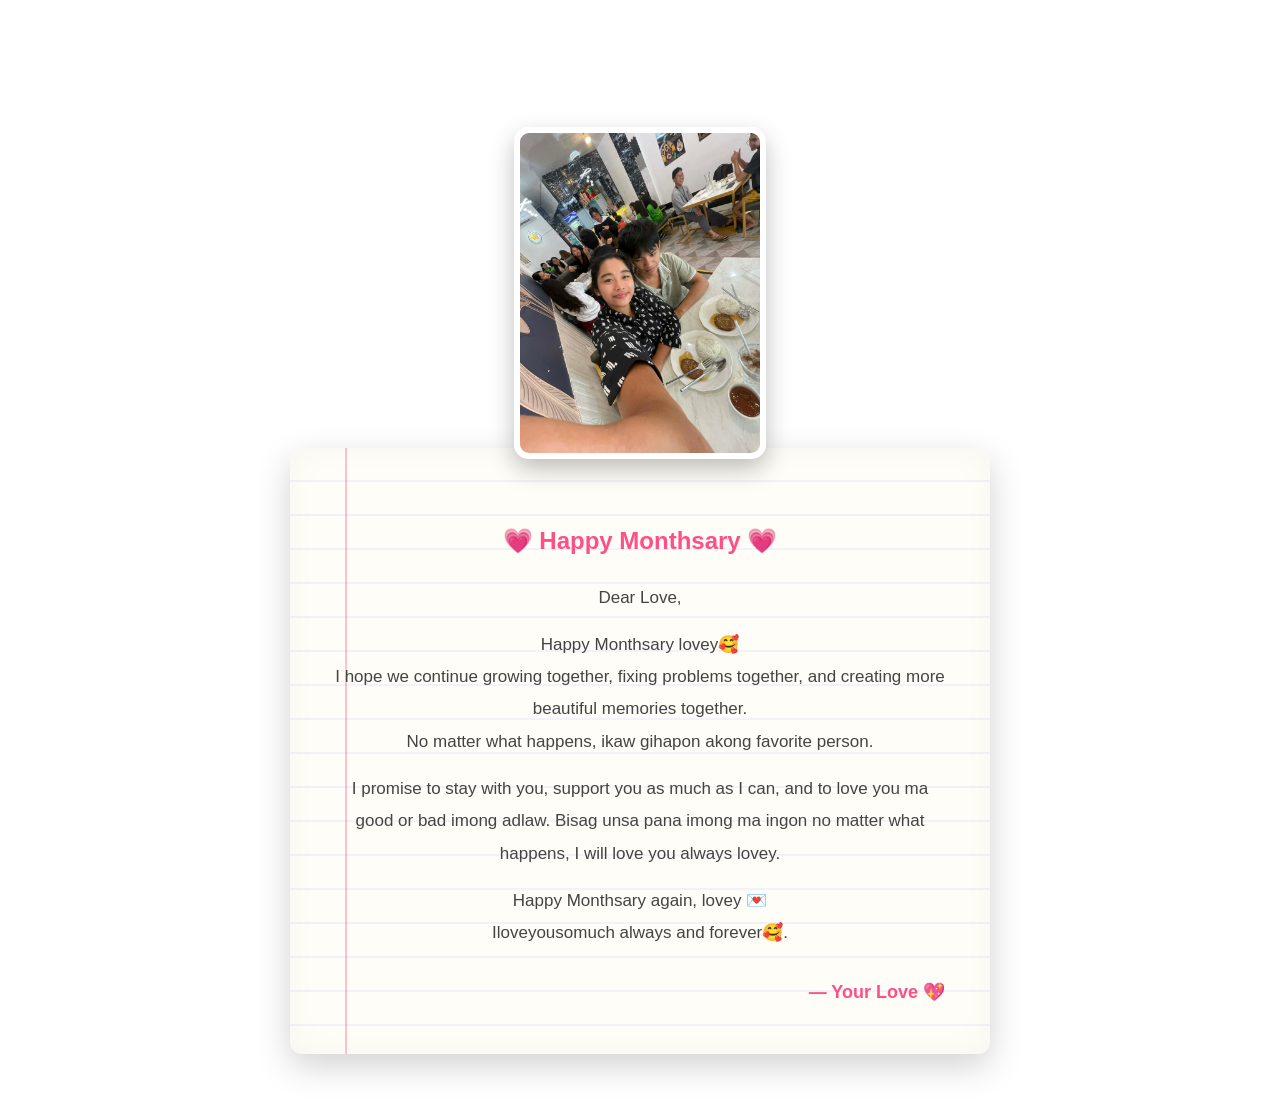
==== letter.html @ dd6b34a0 "Add files via upload" ====
<!DOCTYPE html>
<html lang="en">
<head>
  <meta charset="UTF-8">
  <meta name="viewport" content="width=device-width, initial-scale=1.0">
  <title>Letter</title>
  <link rel="stylesheet" href="style.css">
</head>
<body>

  <header>
    <h1>Letter Page</h1>
    <nav>
      <a href="index.html">Home</a>
      <a href="gallery.html">Gallery</a>
      <a href="letter.html">Letter</a>
      <a href="music.html">Music</a>
    </nav>
  </header>

<!-- LETTER SECTION -->
<section class="letter-container">

  <!-- TOP IMAGE -->
  <div class="letter-image">
    <img src="1.jpeg" alt="Monthsary Photo">
  </div>

<!-- LETTER CARD -->
  <div class="letter-card">

    <h2 class="title">💗 Happy Monthsary 💗</h2>

    <p class="greeting">Dear Love,</p>

    <p class="message">
      Happy Monthsary lovey🥰 <br>
      I hope we continue growing together, fixing problems together,  
      and creating more beautiful memories together. <br>
      No matter what happens, ikaw gihapon akong favorite person.
    </p>

    <p class="message">
      I promise to stay with you, support you as much as I can, and to love you ma good or bad imong adlaw.  
      Bisag unsa pana imong ma ingon no matter what happens, I will love you always lovey.
    </p>

    <p class="message">
      Happy Monthsary again, lovey 💌 <br>
      Iloveyousomuch always and forever🥰.
    </p>

    <div class="signature">
      <strong>— Your Love 💖</strong>
    </div>

  </div>

</section>

  </div>
</section>

</body>
</html>
---- style.css ----
/* =========================
   RESET
========================= */
* {
  margin: 0;
  padding: 0;
  box-sizing: border-box;
  font-family: Arial, sans-serif;
}

/* =========================
   BODY / BACKGROUND
========================= */
body {
  background-image: url("https://wallpapers.com/images/hd/couple-with-shooting-star-love-anime-4a14n2xzfgrsewk4.jpg");
  background-size: cover;
  background-repeat: no-repeat;
  background-position: center;
  background-attachment: fixed;
  text-align: center;
}

/* =========================
   GENERAL LAYOUT
========================= */
#websiteContent {
  display: none;
}

/* =========================
   HEADER + NAV
========================= */
header {
  background-image: url("https://wallpapers.com/images/hd/couple-with-shooting-star-love-anime-4a14n2xzfgrsewk4.jpg");
  background-size: cover;
  background-position: center;

  display: flex;
  justify-content: space-between;
  align-items: center;

  padding: 20px 40px;
}

header h1 {
  color: white;
  margin: 0;
}

nav {
  margin-top: 0;
}

nav a {
  color: white;
  text-decoration: none;
  margin-left: 20px;
  font-weight: bold;
}

nav a:hover {
  text-decoration: underline;
}

/* =========================
   HOME SECTION
========================= */
.home {
  text-align: center;
  padding: 50px 20px;
}

.home-gif {
  width: 250px;
  border-radius: 15px;
  margin-bottom: 20px;
}

/* =========================
   MODERN HOME GALLERY
========================= */

.home-gallery {
  display: grid;
  grid-template-columns: repeat(auto-fit, minmax(160px, 1fr));
  gap: 18px;
  padding: 20px;
  max-width: 1000px;
  margin: auto;
}

/* IMAGE CARD STYLE */
.home-gallery img {
  width: 100%;
  aspect-ratio: 1 / 1;
  object-fit: cover;
  border-radius: 18px;
  box-shadow: 0 8px 20px rgba(0,0,0,0.25);
  transition: all 0.3s ease;
  cursor: pointer;
}

/* HOVER EFFECT (Spotify-like pop) */
.home-gallery img:hover {
  transform: scale(1.05);
  box-shadow: 0 12px 25px rgba(0,0,0,0.35);
  filter: brightness(1.05);
}

/* =========================
   LOGIN BOX
========================= */
.login-box {
  width: 360px;
  margin: 80px auto;
  padding: 40px 35px;

  background: rgba(255,255,255,0.15);
  backdrop-filter: blur(15px);

  border: 1px solid rgba(255,255,255,0.25);
  border-radius: 30px;

  text-align: center;
  box-shadow: 0 10px 35px rgba(0,0,0,0.35);

  animation: float 4s ease-in-out infinite;
}

.login-gif {
  width: 180px;
  height: 180px;
  object-fit: cover;

  border-radius: 25px;
  margin-bottom: 18px;

  border: 3px solid rgba(255,255,255,0.5);
  box-shadow: 0 0 20px rgba(255,182,193,0.6);
}

.login-box h2 {
  color: white;
  font-size: 30px;
  margin-bottom: 10px;
  text-shadow: 0 0 10px rgba(255,255,255,0.7);
}

.sweet-text {
  color: #f5f5f5;
  font-size: 15px;
  margin-bottom: 25px;
  line-height: 1.5;
}

.login-box input {
  width: 100%;
  padding: 14px;

  border: none;
  outline: none;

  border-radius: 18px;
  background: rgba(255,255,255,0.2);

  color: white;
  text-align: center;
  font-size: 15px;

  margin-bottom: 20px;
}

.login-box input::placeholder {
  color: #eee;
}

.login-box button {
  width: 100%;
  padding: 14px;

  border: none;
  border-radius: 18px;

  background: linear-gradient(45deg,#ff4d88,#ff99bb);

  color: white;
  font-size: 16px;
  font-weight: bold;

  cursor: pointer;
  transition: 0.3s;
}

.login-box button:hover {
  transform: translateY(-3px) scale(1.03);
  box-shadow: 0 0 20px rgba(255,105,180,0.7);
}

/* FLOAT ANIMATION */
@keyframes float {
  0% { transform: translateY(0px); }
  50% { transform: translateY(-10px); }
  100% { transform: translateY(0px); }
}


/* =========================
   GALLERY (IMPROVED)
========================= */
/* TITLE */
.gallery-title {
  text-align: center;
  font-size: 32px;
  margin: 20px 0;
  letter-spacing: 2px;
  color: white;
}

/* GRID */
.gallery {
  display: grid;
  grid-template-columns: repeat(3, 1fr);
  gap: 25px;
  max-width: 1000px;
  margin: auto;
  padding: 20px;
}

/* INSTAGRAM-STYLE CARD */
.gallery-item {
  background: rgba(255,255,255,0.08);
  backdrop-filter: blur(10px);
  border-radius: 18px;
  overflow: hidden;
  box-shadow: 0 8px 25px rgba(0,0,0,0.25);
  transition: 0.3s ease;
}

.gallery-item:hover {
  transform: translateY(-8px);
}

/* STORY GLOW BORDER */
.gallery-item img {
  width: 100%;
  height: 220px;
  object-fit: cover;
  padding: 4px;

  /* Instagram story gradient */
  background: linear-gradient(
    45deg,
    #feda75,
    #fa7e1e,
    #d62976,
    #962fbf,
    #4f5bd5
  );

  border-radius: 18px;
}

/* CAPTION */
.gallery-item p {
  padding: 14px;
  text-align: center;
  color: white;
  font-size: 14px;
  font-style: italic;
}
/* =========================
   LETTER PAGE DESIGN ONLY
========================= */

/* CONTAINER */
.letter-container {
  display: flex;
  flex-direction: column;
  align-items: center;
  padding: 50px 20px;
  gap: 20px;
  background: transparent;
}

/* TOP IMAGE */
.letter-image img {
  width: 280px;
  max-width: 90%;
  border-radius: 15px;
  margin-bottom: -35px;
  z-index: 2;
  position: relative;
  border: 6px solid white;
  box-shadow: 0 10px 25px rgba(0,0,0,0.25);
}

/* PAPER LETTER CARD */
.letter-card {
  background: #fffdf7;
  max-width: 700px;
  width: 100%;
  padding: 70px 45px 45px;
  border-radius: 12px;

  box-shadow:
    0 12px 35px rgba(0,0,0,0.18),
    inset 0 0 35px rgba(0,0,0,0.03);

  line-height: 1.9;
  position: relative;
  overflow: hidden;
}

/* NOTEBOOK PAPER LINES */
.letter-card::after {
  content: "";
  position: absolute;
  inset: 0;
  background-image: linear-gradient(
    transparent 94%,
    rgba(0, 80, 255, 0.06) 95%
  );
  background-size: 100% 34px;
  pointer-events: none;
}

/* RED MARGIN LINE */
.letter-card::before {
  content: "";
  position: absolute;
  top: 0;
  left: 55px;
  width: 2px;
  height: 100%;
  background: rgba(255, 80, 120, 0.35);
}

/* TITLE */
.letter-card h2 {
  text-align: center;
  color: #ff4f87;
  margin-bottom: 18px;
  position: relative;
  z-index: 1;
}

/* TEXT */
.letter-card p {
  font-size: 17px;
  color: #444;
  margin-bottom: 15px;
  position: relative;
  z-index: 1;
}

/* SIGNATURE */
.letter-card strong {
  display: block;
  margin-top: 25px;
  text-align: right;
  color: #ff4f87;
  font-size: 18px;
  position: relative;
  z-index: 1;
}


/* ===== BANNER CENTER ===== */
.banner {
    width: 100%;
    height: 100vh;
    display: flex;
    justify-content: center;
    align-items: center;
    perspective: 1200px;
}

/* ===== 3D SLIDER ===== */
.slider {
    position: relative;
    width: 250px;
    height: 250px;
    transform-style: preserve-3d;
    animation: spin 18s linear infinite;
}

/* ===== IMAGE HOLDERS ===== */
.slider span {
    position: absolute;
    top: 50%;
    left: 50%;
    transform-style: preserve-3d;
}

/* ===== IMAGES ===== */
.slider span img {
    width: 180px;
    height: 220px;
    object-fit: cover;
    border-radius: 12px;
    border: 4px solid #fff;
    box-shadow: 0 10px 25px rgba(0,0,0,0.3);

    transform:
        translate(-50%, -50%)
        rotateY(calc(var(--i) * 45deg))
        translateZ(320px);
}

/* ===== SPIN ANIMATION ===== */
@keyframes spin {
    0% {
        transform: rotateY(0deg);
    }
    100% {
        transform: rotateY(360deg);
    }
}

/* =========================
   MUSIC CARD
========================= */
/*Music*/
.music-page{
display:flex;
justify-content:center;
margin-top:40px;
}

.phone{
width:320px;
background:#121212;
border-radius:25px;
padding:20px;
color:white;
}

.cover{
width:100%;
border-radius:10px;
margin-bottom:10px;
}

.play-btn{
background:#1db954;
border:none;
color:white;
font-size:22px;
padding:12px 18px;
border-radius:50%;
cursor:pointer;
margin-top:10px;
}

.song-list{
margin-top:20px;
}

.song{
display:flex;
align-items:center;
justify-content:space-between;
padding:10px;
border-radius:8px;
cursor:pointer;
}

.song:hover{
background:#1db95433;
}

.number{
width:20px;
color:#aaa;
}

.song-info{
flex:1;
text-align:left;
margin-left:10px;
}

.song-info .title{
font-weight:bold;
}

.song-info p{
font-size:12px;
color:#aaa;
}

.menu{
color:#aaa;
}

.song.playing{
background:#1db954;
}
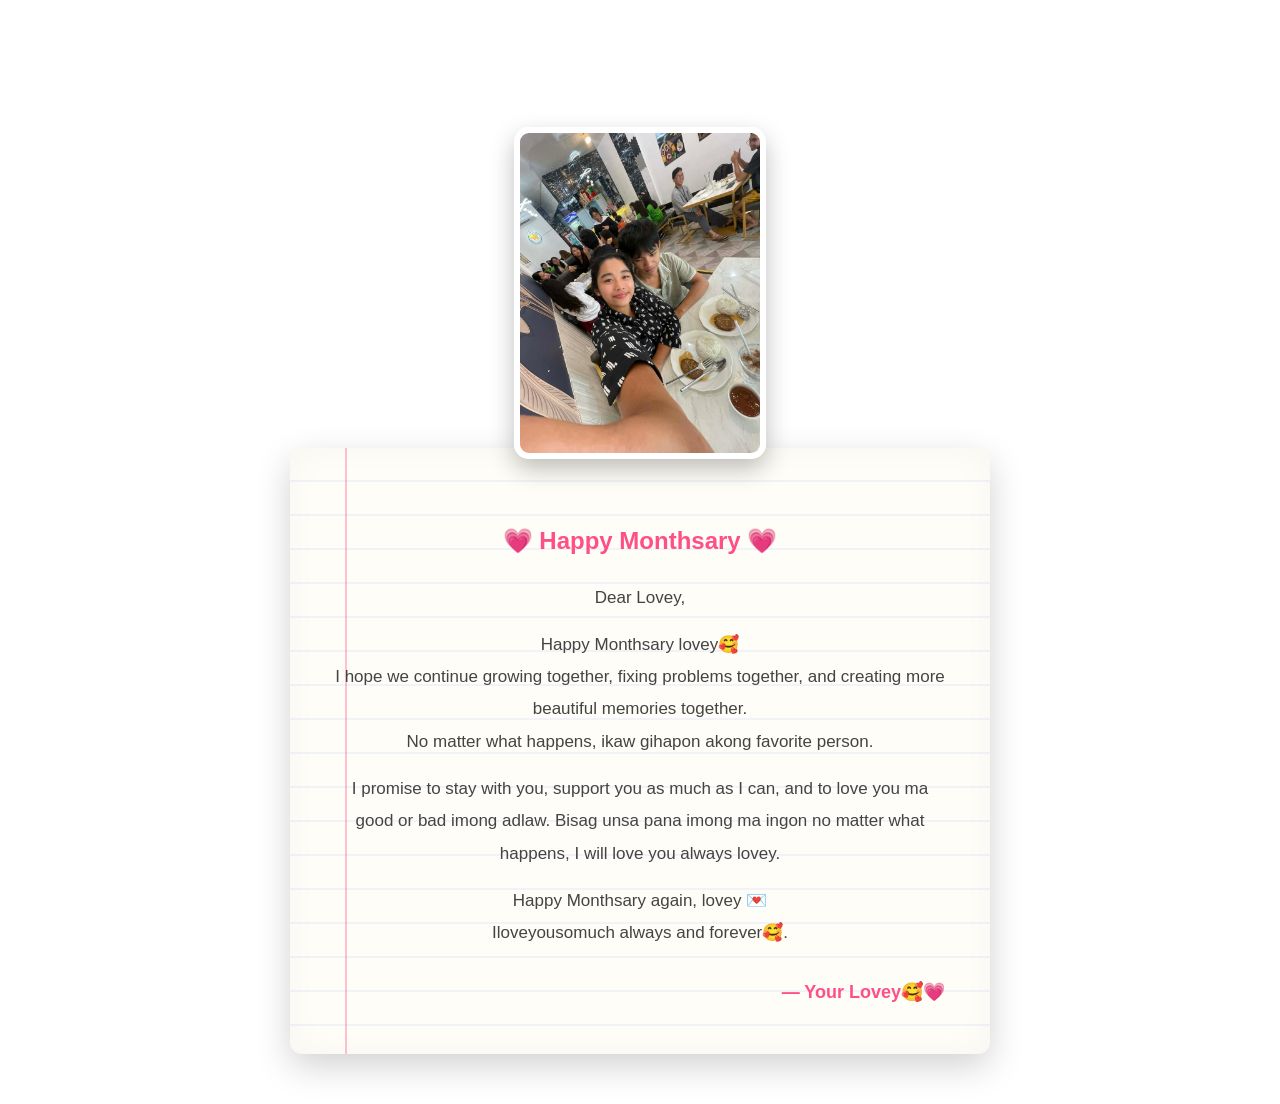
==== commit b482a41a: "Update letter.html" ====
--- a/letter.html
+++ b/letter.html
@@ -31,7 +31,7 @@
 
     <h2 class="title">💗 Happy Monthsary 💗</h2>
 
-    <p class="greeting">Dear Love,</p>
+    <p class="greeting">Dear Lovey,</p>
 
     <p class="message">
       Happy Monthsary lovey🥰 <br>
@@ -51,7 +51,7 @@
     </p>
 
     <div class="signature">
-      <strong>— Your Love 💖</strong>
+      <strong>— Your Lovey🥰💗</strong>
     </div>
 
   </div>
@@ -62,4 +62,4 @@
 </section>
 
 </body>
-</html>+</html>
